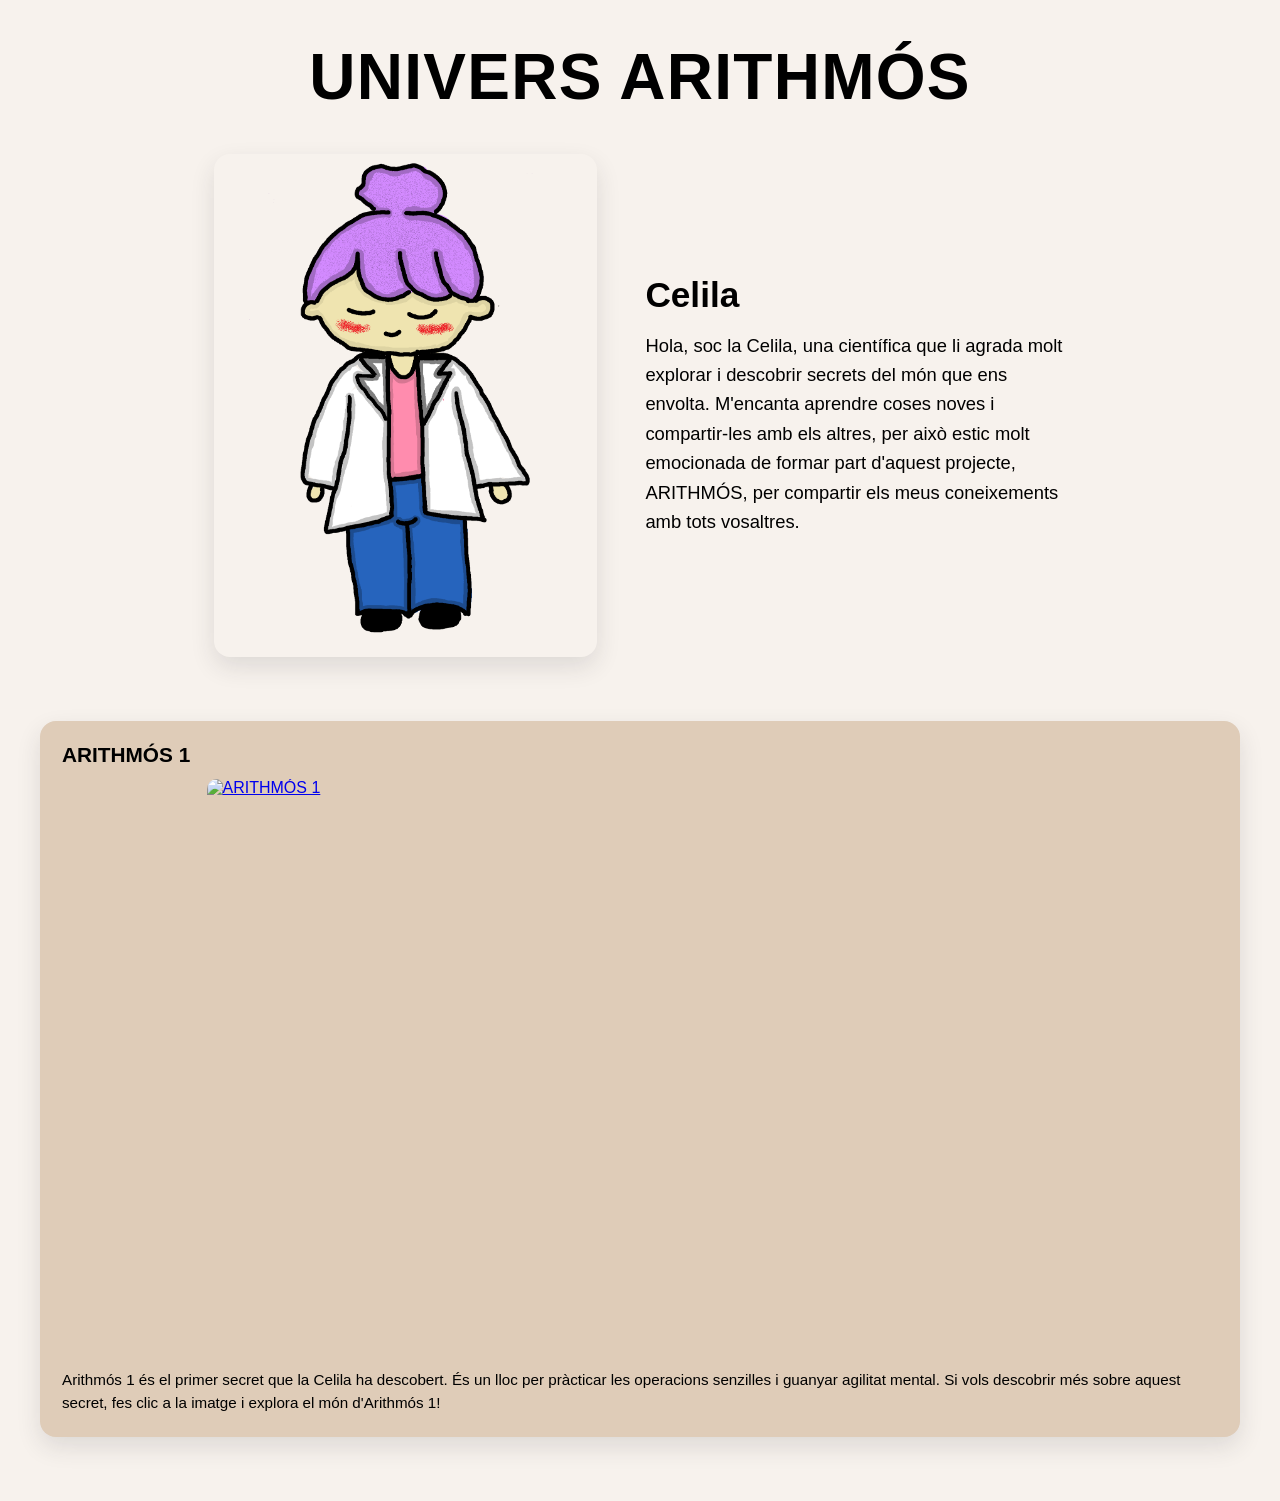
==== web.html @ e07d8d57 "Add files via upload" ====
<!DOCTYPE html>
<html lang="es">
<head>
  <meta charset="UTF-8" />
  <meta name="viewport" content="width=device-width, initial-scale=1.0" />
  <title>UNIVERS ARITHMÓS</title>
  <link rel="stylesheet" href="style.css" />
</head>
<body>

  <h1 class="main-title">UNIVERS ARITHMÓS</h1>

<!-- FITXA DE PERSONATGE (Imatge al costat del text, sense fons de fitxa) -->
  <section class="character-profile">
    <img
      src="img/celila.png"
      alt="Celila"
      class="character-image"
      loading="lazy"
    />
    <div class="character-info">
      <h3 class="character-title">Celila</h3>
      <p class="character-description">
        Hola, soc la Celila, una científica que li agrada molt explorar i descobrir secrets del món que ens envolta. M'encanta aprendre coses noves i compartir-les amb els altres, per això estic molt emocionada de formar part d'aquest projecte, ARITHMÓS, per compartir els meus coneixements amb tots vosaltres.
      </p>
    </div>
  </section>

  <!-- SECCIÓ DELS JOCS -->
  <main class="gallery">
    
    <div class="card">
      <h3 class="card-title">ARITHMÓS 1</h3>
      <a href="arithmos1/index.html" target="_blank" rel="noopener noreferrer">
        <img
          src="img/arithmós I.png"
          alt="ARITHMÓS 1"
          class="card-image"
          loading="lazy"
        />
      </a>
      <p class="card-description">
        Arithmós 1 és el primer secret que la Celila ha descobert. És un lloc per pràcticar les operacions senzilles i guanyar agilitat mental. Si vols descobrir més sobre aquest secret, fes clic a la imatge i explora el món d'Arithmós 1!
      </p>
    </div>

  </main>

</body>
</html>
---- style.css ----
:root {
  --bg-color: #f7f2ed;
  --card-bg: #dfccb8;
  --title-color: #000000;
  --text-color: #000000;
  --accent-color: #EDF2F7;
  --shadow-color: rgba(43, 39, 52, 0.12);
}

* {
  box-sizing: border-box;
}

body {
  margin: 0;
  padding: 2.5rem 2.5rem 4rem;
  background-color: var(--bg-color);
  font-family: 'Helvetica', Arial, sans-serif;
  color: var(--text-color);
}

.main-title {
  text-align: center;
  font-size: clamp(3.5rem, 6vw, 4rem);
  font-weight: 800;
  color: var(--title-color);
  margin: 0 0 2.5rem;
  letter-spacing: 0.02em;
}

.gallery {
  display: grid;
  grid-template-columns: repeat(auto-fit, minmax(220px, 1fr)); /* Redueix aquest número */
  gap: 2rem;
  max-width: 1200px;
  margin: 0 auto;
}

.card {
  background-color: var(--card-bg);
  border-radius: 16px;
  box-shadow: 0 10px 25px var(--shadow-color);
  padding: 1.25rem;
  display: flex;
  flex-direction: column;
  gap: 0.75rem;
  transition: transform 0.25s ease, box-shadow 0.25s ease, border-color 0.25s ease;
  border: 2px solid transparent;
}

.card:hover {
  transform: translateY(-6px) scale(1.02);
  box-shadow: 0 18px 35px var(--shadow-color);
  border-color: var(--accent-color);
}

.card-title {
  margin: 0;
  font-size: 1.3rem;
  font-weight: 700;
  color: var(--title-color);
}

.card-image {
  display: block;
  width: 75%; /* Abans estava al 100%. Pots canviar-ho a 60% o 80% segons t'agradi */
  margin: 0 auto; /* Aquesta línia nova centra la imatge dins la fitxa */
  aspect-ratio: 3 / 2;
  object-fit: cover;
  border-radius: 10px;
}

.card-description {
  margin: 0;
  font-size: 0.95rem;
  line-height: 1.5;
  color: var(--text-color);
}
/* --- ESTILS DEL PERSONATGE --- */
.character-profile {
  display: flex;
  align-items: center;
  gap: 3rem;
  max-width: 900px;
  margin: 0 auto 4rem;
  padding: 0 1.5rem;
}

.character-image {
  width: 45%;
  border-radius: 16px;
  object-fit: cover;
  box-shadow: 0 10px 25px var(--shadow-color);
}

.character-info {
  width: 55%;
}

.character-title {
  font-size: 2.2rem;
  color: var(--title-color);
  margin: 0 0 1rem 0;
}

.character-description {
  font-size: 1.15rem;
  line-height: 1.6;
  color: var(--text-color);
  margin: 0;
}

/* Adaptació per a pantalles de mòbil */
@media (max-width: 768px) {
  .character-profile {
    flex-direction: column;
    text-align: center;
    gap: 1.5rem;
  }
  
  .character-image, 
  .character-info {
    width: 100%;
  }
}
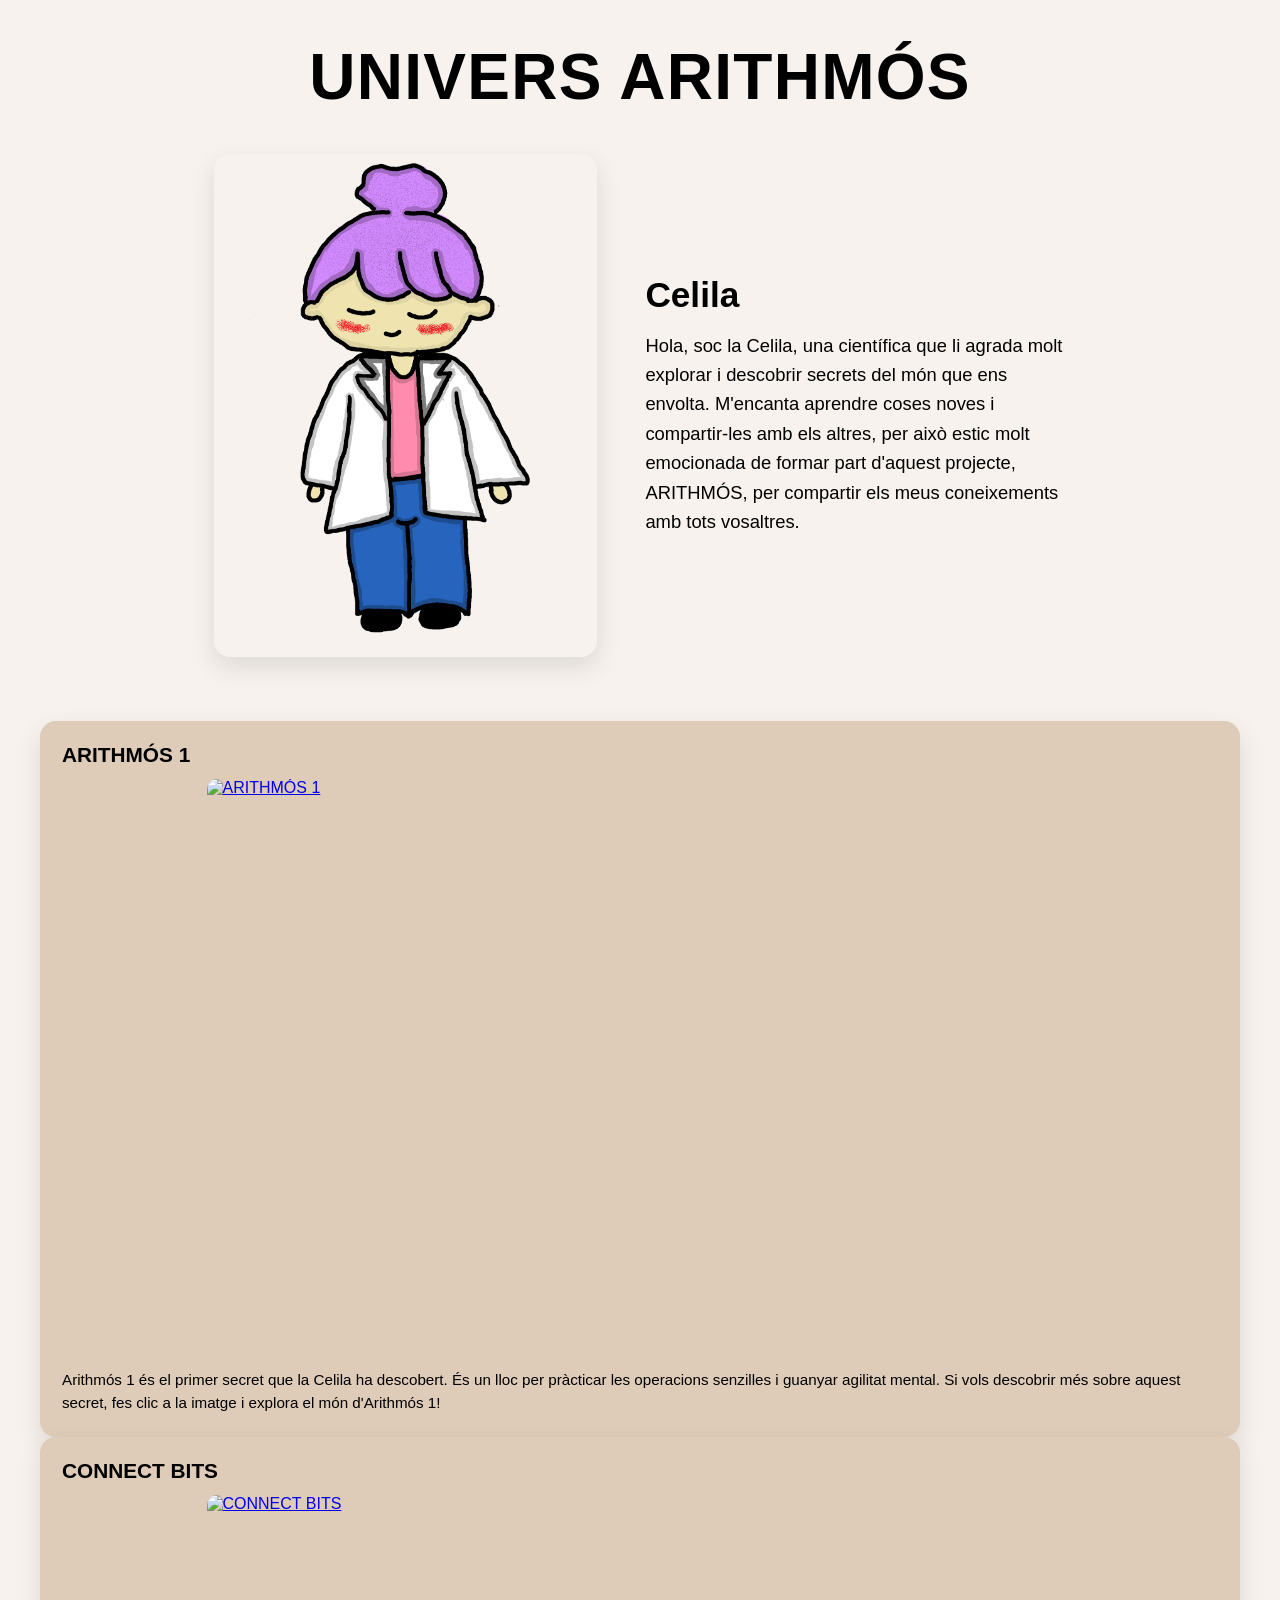
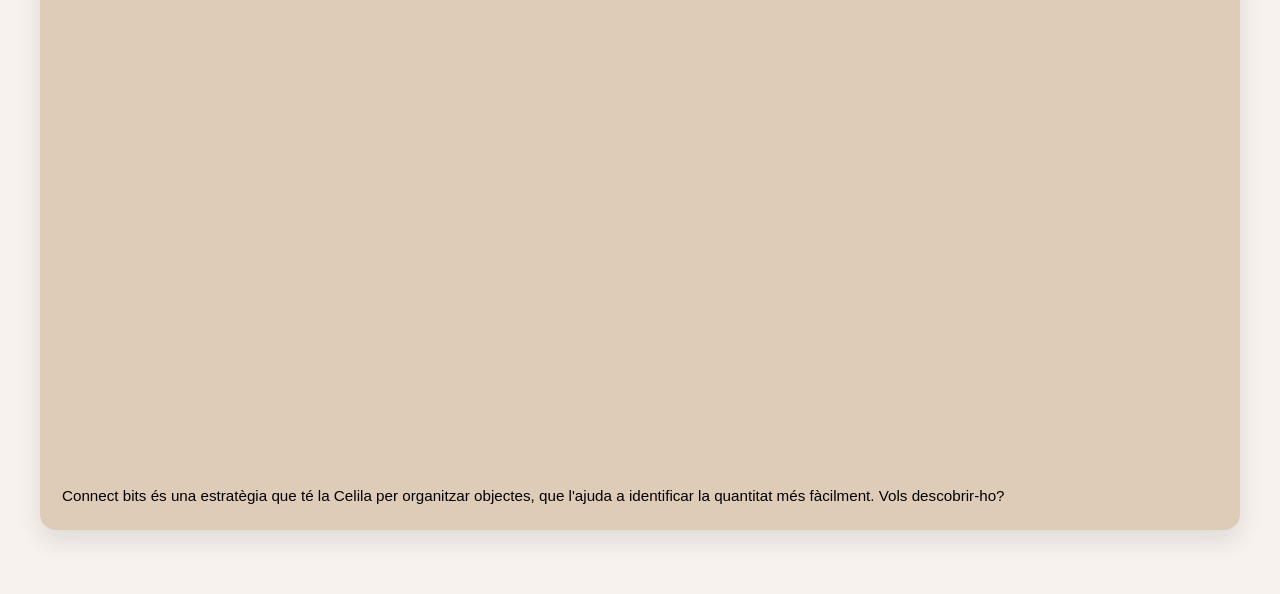
==== commit 4d728e2e: "Add files via upload" ====
--- a/web.html
+++ b/web.html
@@ -31,7 +31,7 @@
     
     <div class="card">
       <h3 class="card-title">ARITHMÓS 1</h3>
-      <a href="arithmos1/index.html" target="_blank" rel="noopener noreferrer">
+      <a href="arithmos1.netlify.app" target="_blank" rel="noopener noreferrer">
         <img
           src="img/arithmós I.png"
           alt="ARITHMÓS 1"
@@ -43,7 +43,25 @@
         Arithmós 1 és el primer secret que la Celila ha descobert. És un lloc per pràcticar les operacions senzilles i guanyar agilitat mental. Si vols descobrir més sobre aquest secret, fes clic a la imatge i explora el món d'Arithmós 1!
       </p>
     </div>
+  </main>
 
+    <!-- SECCIÓ DELS JOCS -->
+  <main class="gallery">
+    
+    <div class="card">
+      <h3 class="card-title">CONNECT BITS</h3>
+      <a href="connectbits.netlify.app" target="_blank" rel="noopener noreferrer">
+        <img
+          src="img/connectabits.png"
+          alt="CONNECT BITS"
+          class="card-image"
+          loading="lazy"
+        />
+      </a>
+      <p class="card-description">
+        Connect bits és una estratègia que té la Celila per organitzar objectes, que l'ajuda a identificar la quantitat més fàcilment. Vols descobrir-ho?
+      </p>
+    </div>
   </main>
 
 </body>
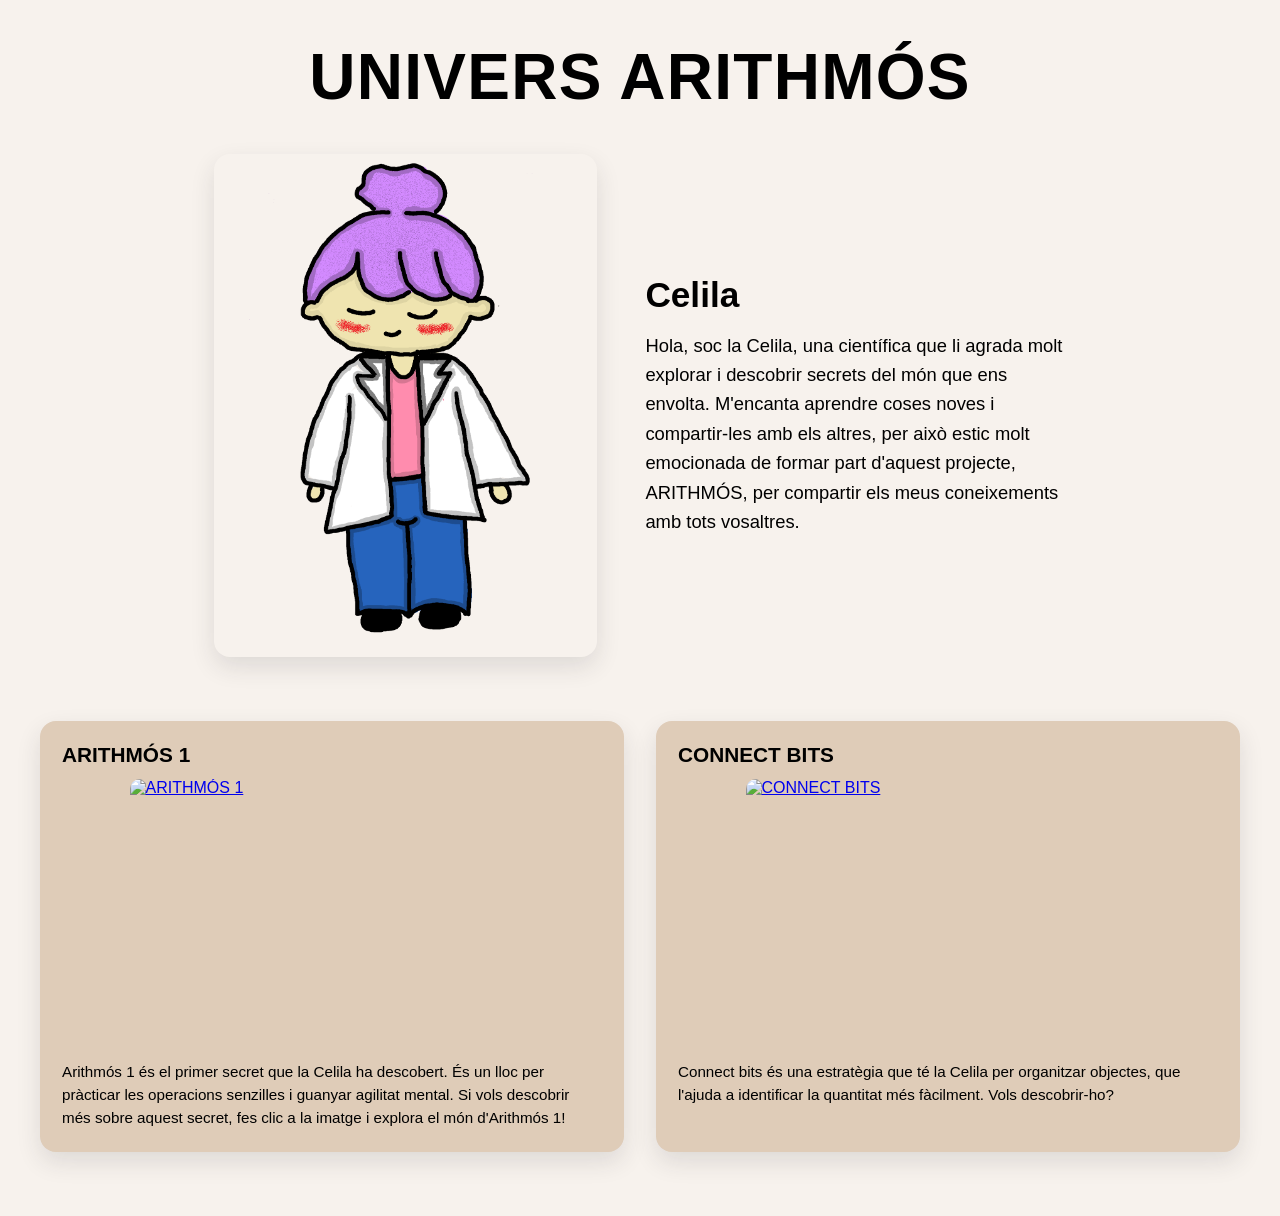
==== commit 336e0181: "Add files via upload" ====
--- a/web.html
+++ b/web.html
@@ -1,5 +1,5 @@
 <!DOCTYPE html>
-<html lang="es">
+<html lang="ca">
 <head>
   <meta charset="UTF-8" />
   <meta name="viewport" content="width=device-width, initial-scale=1.0" />
@@ -10,7 +10,7 @@
 
   <h1 class="main-title">UNIVERS ARITHMÓS</h1>
 
-<!-- FITXA DE PERSONATGE (Imatge al costat del text, sense fons de fitxa) -->
+  <!-- FITXA DE PERSONATGE -->
   <section class="character-profile">
     <img
       src="img/celila.png"
@@ -26,12 +26,13 @@
     </div>
   </section>
 
-  <!-- SECCIÓ DELS JOCS -->
+  <!-- SECCIÓ DELS JOCS (Tots dins d'un únic main) -->
   <main class="gallery">
     
+    <!-- Joc 1 -->
     <div class="card">
       <h3 class="card-title">ARITHMÓS 1</h3>
-      <a href="arithmos1.netlify.app" target="_blank" rel="noopener noreferrer">
+      <a href="https://arithmos1.netlify.app" target="_blank" rel="noopener noreferrer">
         <img
           src="img/arithmós I.png"
           alt="ARITHMÓS 1"
@@ -43,14 +44,11 @@
         Arithmós 1 és el primer secret que la Celila ha descobert. És un lloc per pràcticar les operacions senzilles i guanyar agilitat mental. Si vols descobrir més sobre aquest secret, fes clic a la imatge i explora el món d'Arithmós 1!
       </p>
     </div>
-  </main>
 
-    <!-- SECCIÓ DELS JOCS -->
-  <main class="gallery">
-    
+    <!-- Joc 2 -->
     <div class="card">
       <h3 class="card-title">CONNECT BITS</h3>
-      <a href="connectbits.netlify.app" target="_blank" rel="noopener noreferrer">
+      <a href="https://connectbits.netlify.app" target="_blank" rel="noopener noreferrer">
         <img
           src="img/connectabits.png"
           alt="CONNECT BITS"
@@ -62,6 +60,7 @@
         Connect bits és una estratègia que té la Celila per organitzar objectes, que l'ajuda a identificar la quantitat més fàcilment. Vols descobrir-ho?
       </p>
     </div>
+
   </main>
 
 </body>
